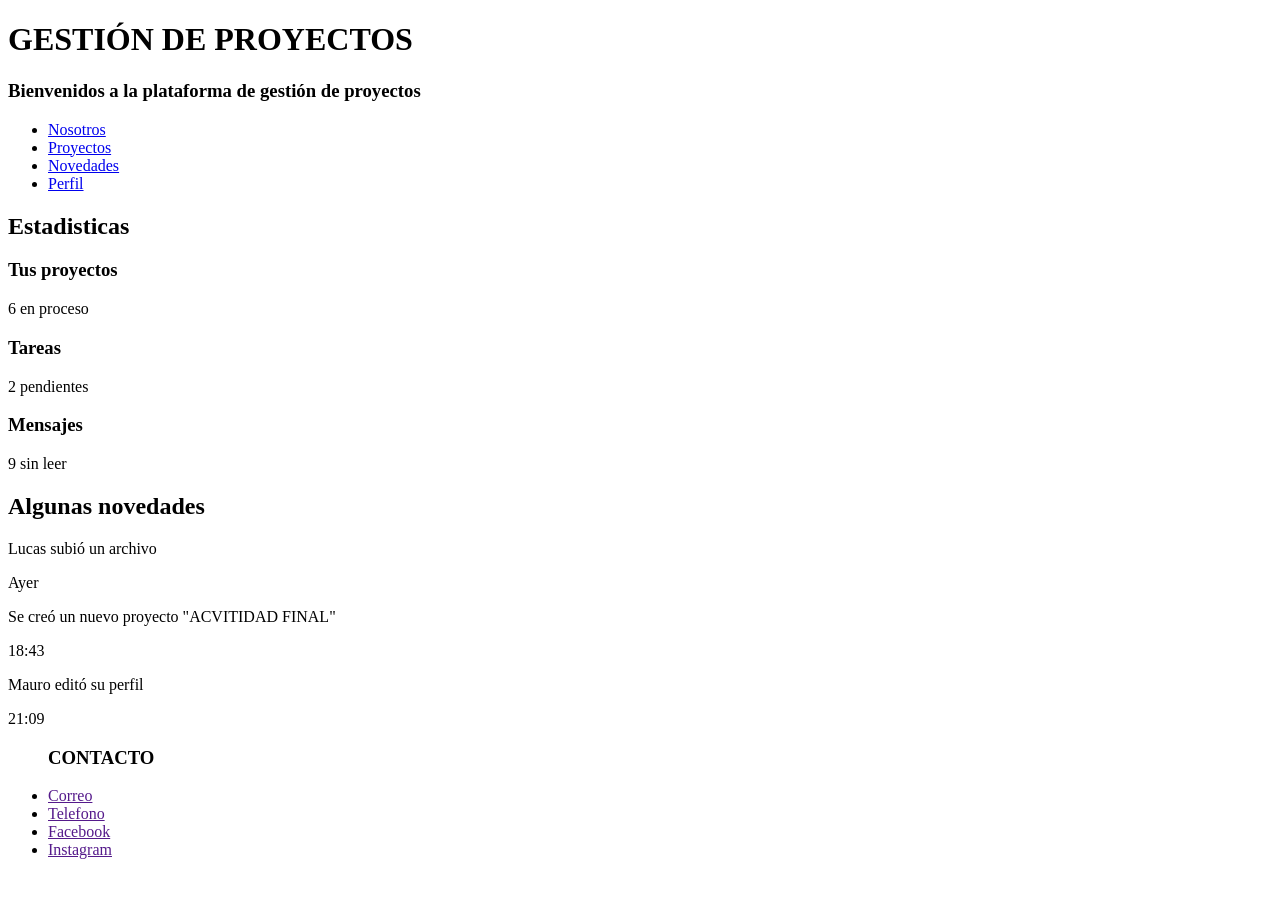
==== index.html @ 6ce2f950 "@LucasBarrientos presentacion y footer en index" ====
<!DOCTYPE html>
<html lang="es">
<head>
    <meta charset="UTF-8">
    <meta name="viewport" content="width=device-width, initial-scale=1.0">
    <title>PROYECTO TP1</title>
</head>
<body>
    <header>
        <h1>GESTIÓN DE PROYECTOS</h1>
        <h3>Bienvenidos a la plataforma de gestión de proyectos</h3>
    </header>
    <nav>
        <ul>
            <li><a href="index.html">Nosotros</a></li>
            <li><a href="proyectos.html">Proyectos</a></li>
            <li><a href="#novedades">Novedades</a></li>
            <li><a href="perfil.html">Perfil</a></li>
        </ul>
    </nav>
    <main>
        <section class="estadisticas">
            <h2>Estadisticas</h2>
            <div>
                <h3>Tus proyectos</h3>
                <p>6 en proceso</p>
            </div>
            <div>
                <h3>Tareas</h3>
                <p>2 pendientes</p>
            </div>
            <div>
                <h3>Mensajes</h3>
                <p>9 sin leer</p>
            </div>
        </section>
        <section class="novedades">
            <h2>Algunas novedades</h2>
            <p>Lucas subió un archivo <p>Ayer</p></p>
            <p>Se creó un nuevo proyecto "ACVITIDAD FINAL" <p>18:43</p></p>
            <p>Mauro editó su perfil <p>21:09</p></p>
        </section>
    </main>
    <footer>
        <ul>
            <h3>CONTACTO</h3>
            <li><a href="">Correo</a></li>
            <li><a href="">Telefono</a></li>
            <li><a href="">Facebook</a></li>
            <li><a href="">Instagram</a></li>
        </ul>
    </footer>
</body>
</html>
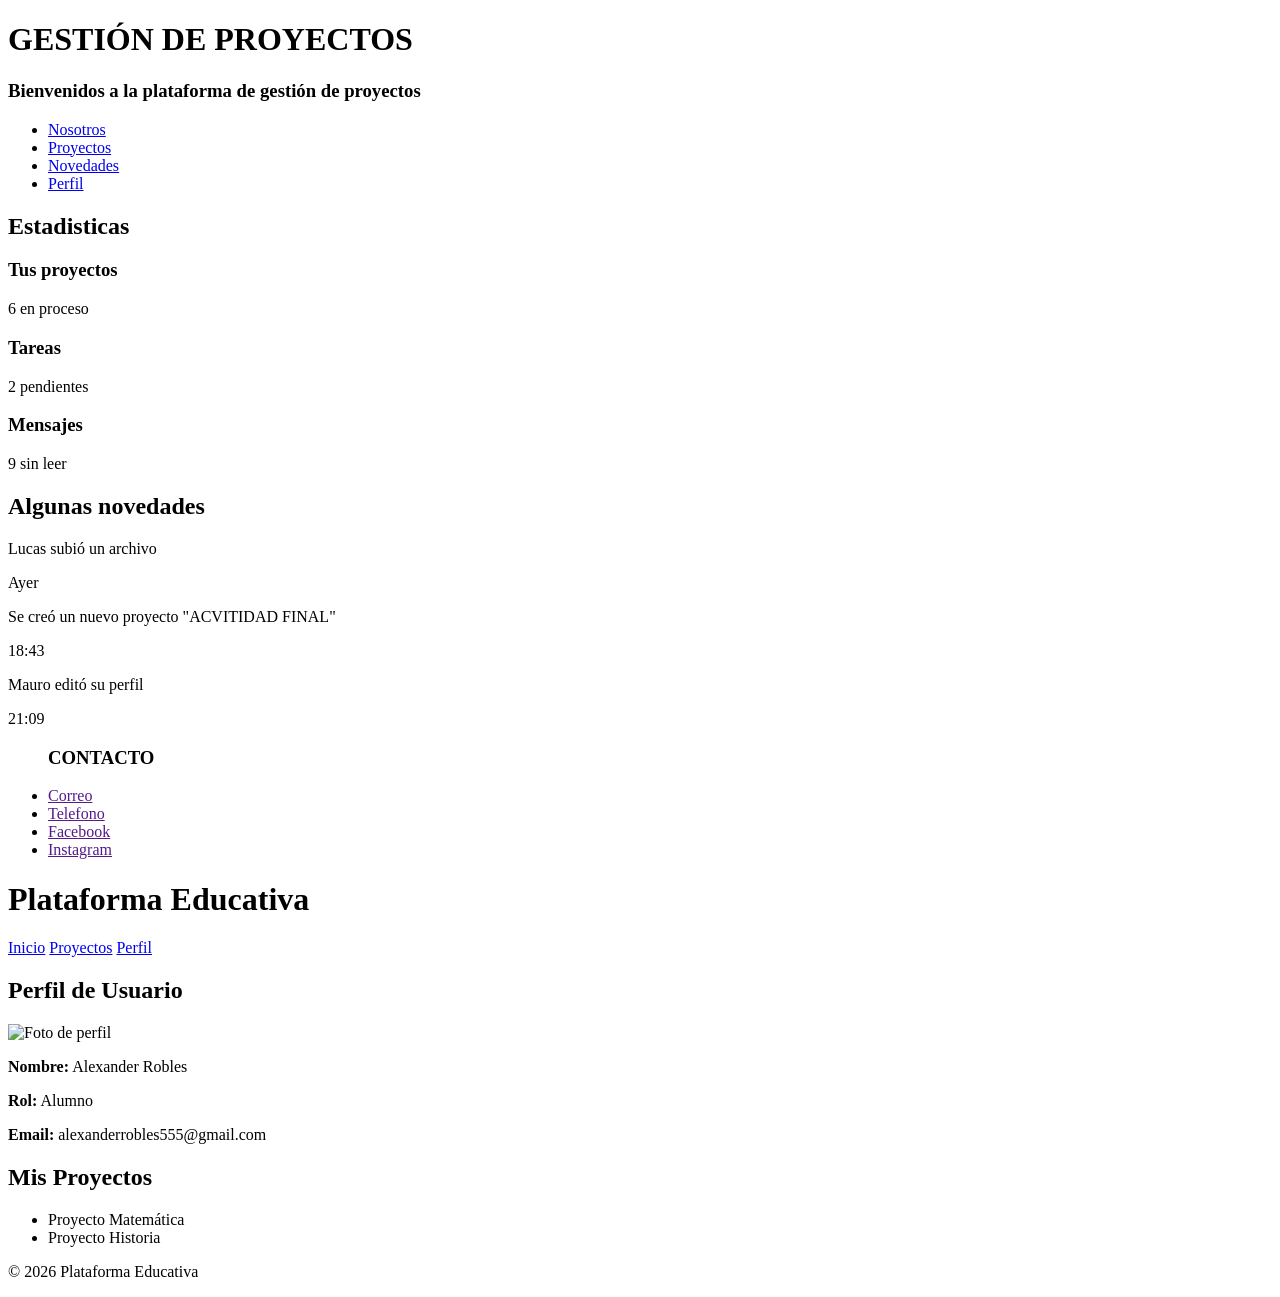
==== commit 270e77f2: "Agrego mis cambios al index" ====
--- a/index.html
+++ b/index.html
@@ -51,4 +51,56 @@
         </ul>
     </footer>
 </body>
+</html>
+
+
+
+
+
+<!DOCTYPE html>
+<html lang="es">
+<head>
+    <meta charset="UTF-8">
+    <title>Perfil de Usuario</title>
+    <link rel="stylesheet" href="css/styles.css">
+</head>
+<body>
+
+<header>
+    <h1>Plataforma Educativa</h1>
+    <nav>
+        <a href="index.html">Inicio</a>
+        <a href="proyectos.html">Proyectos</a>
+        <a href="perfil.html">Perfil</a>
+    </nav>
+</header>
+
+<main>
+
+<section>
+    <h2>Perfil de Usuario</h2>
+
+    <img src="perfil.jpg" alt="Foto de perfil" width="150">
+
+    <p><strong>Nombre:</strong> Alexander Robles</p>
+    <p><strong>Rol:</strong> Alumno</p>
+    <p><strong>Email:</strong> alexanderrobles555@gmail.com</p>
+
+</section>
+
+<section>
+    <h2>Mis Proyectos</h2>
+    <ul>
+        <li>Proyecto Matemática</li>
+        <li>Proyecto Historia</li>
+    </ul>
+</section>
+
+</main>
+
+<footer>
+     <p>© 2026 Plataforma Educativa</p>
+</footer>
+
+</body>
 </html>
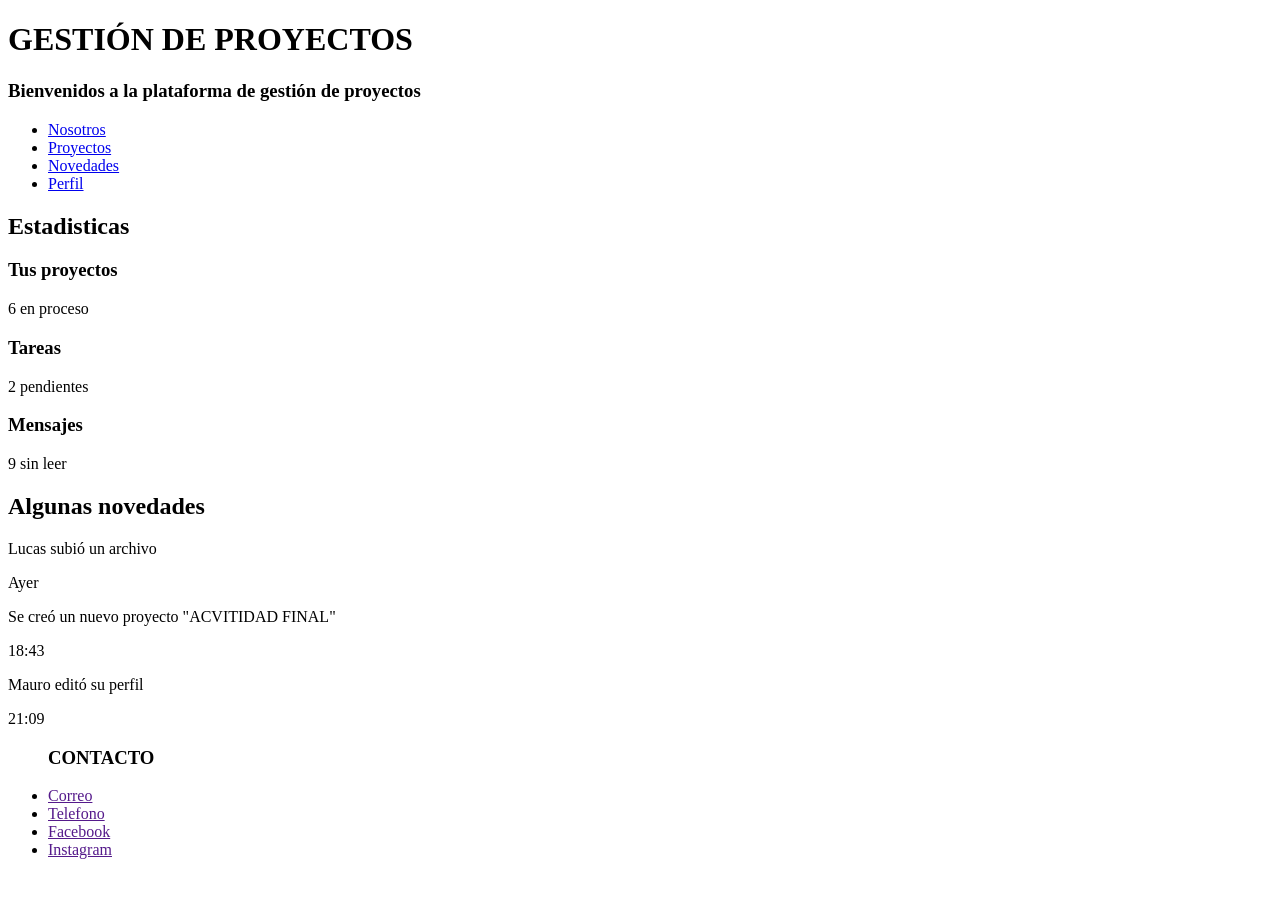
==== commit 4726fe36: "Muevo mi codigo a perfil.html" ====
--- a/index.html
+++ b/index.html
@@ -55,52 +55,3 @@
 
 
 
-
-
-<!DOCTYPE html>
-<html lang="es">
-<head>
-    <meta charset="UTF-8">
-    <title>Perfil de Usuario</title>
-    <link rel="stylesheet" href="css/styles.css">
-</head>
-<body>
-
-<header>
-    <h1>Plataforma Educativa</h1>
-    <nav>
-        <a href="index.html">Inicio</a>
-        <a href="proyectos.html">Proyectos</a>
-        <a href="perfil.html">Perfil</a>
-    </nav>
-</header>
-
-<main>
-
-<section>
-    <h2>Perfil de Usuario</h2>
-
-    <img src="perfil.jpg" alt="Foto de perfil" width="150">
-
-    <p><strong>Nombre:</strong> Alexander Robles</p>
-    <p><strong>Rol:</strong> Alumno</p>
-    <p><strong>Email:</strong> alexanderrobles555@gmail.com</p>
-
-</section>
-
-<section>
-    <h2>Mis Proyectos</h2>
-    <ul>
-        <li>Proyecto Matemática</li>
-        <li>Proyecto Historia</li>
-    </ul>
-</section>
-
-</main>
-
-<footer>
-     <p>© 2026 Plataforma Educativa</p>
-</footer>
-
-</body>
-</html>
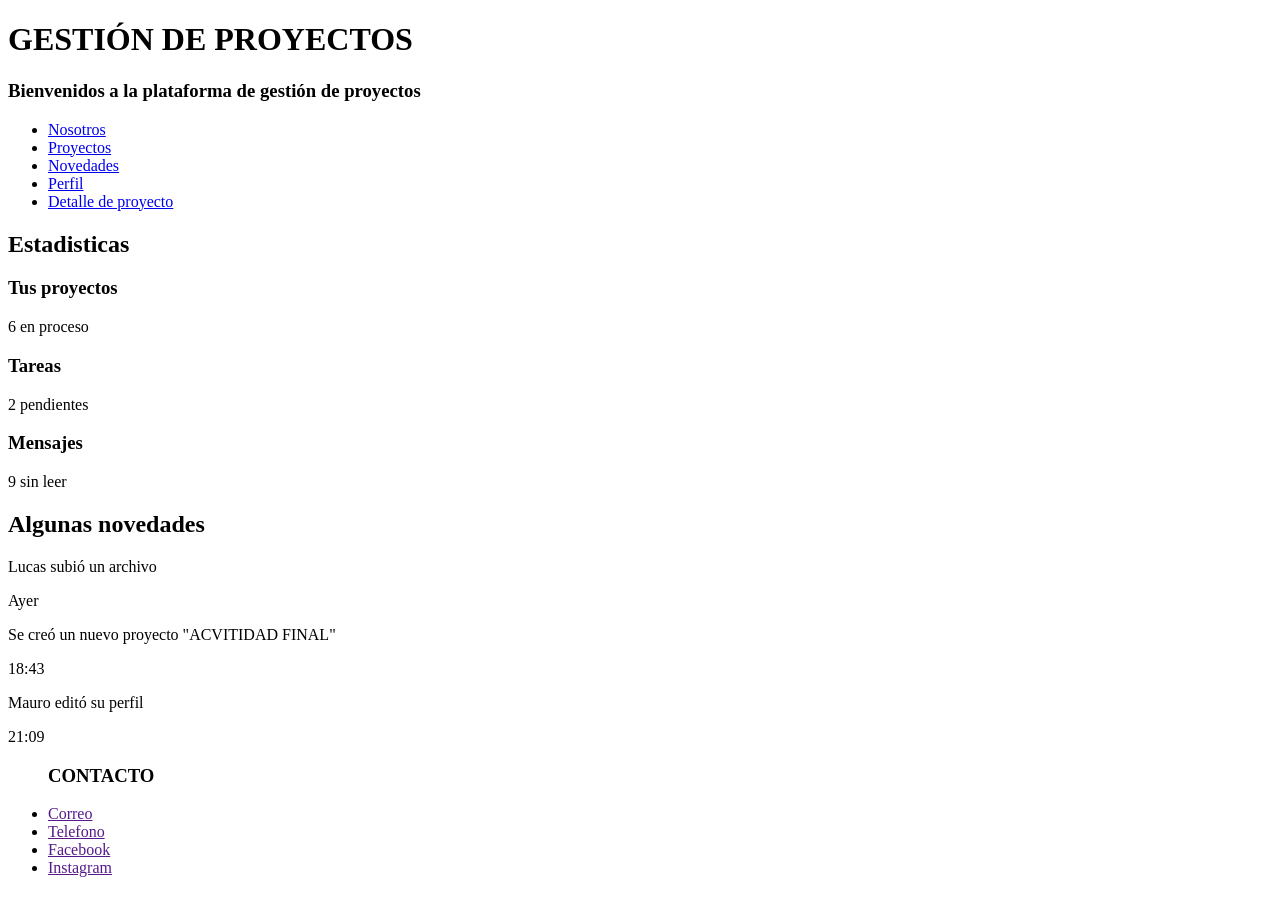
==== commit 81665b39: "feat(index): agregar link a detalle.html" ====
--- a/index.html
+++ b/index.html
@@ -16,6 +16,7 @@
             <li><a href="proyectos.html">Proyectos</a></li>
             <li><a href="#novedades">Novedades</a></li>
             <li><a href="perfil.html">Perfil</a></li>
+            <li><a href="detalle.html">Detalle de proyecto</a></li>
         </ul>
     </nav>
     <main>
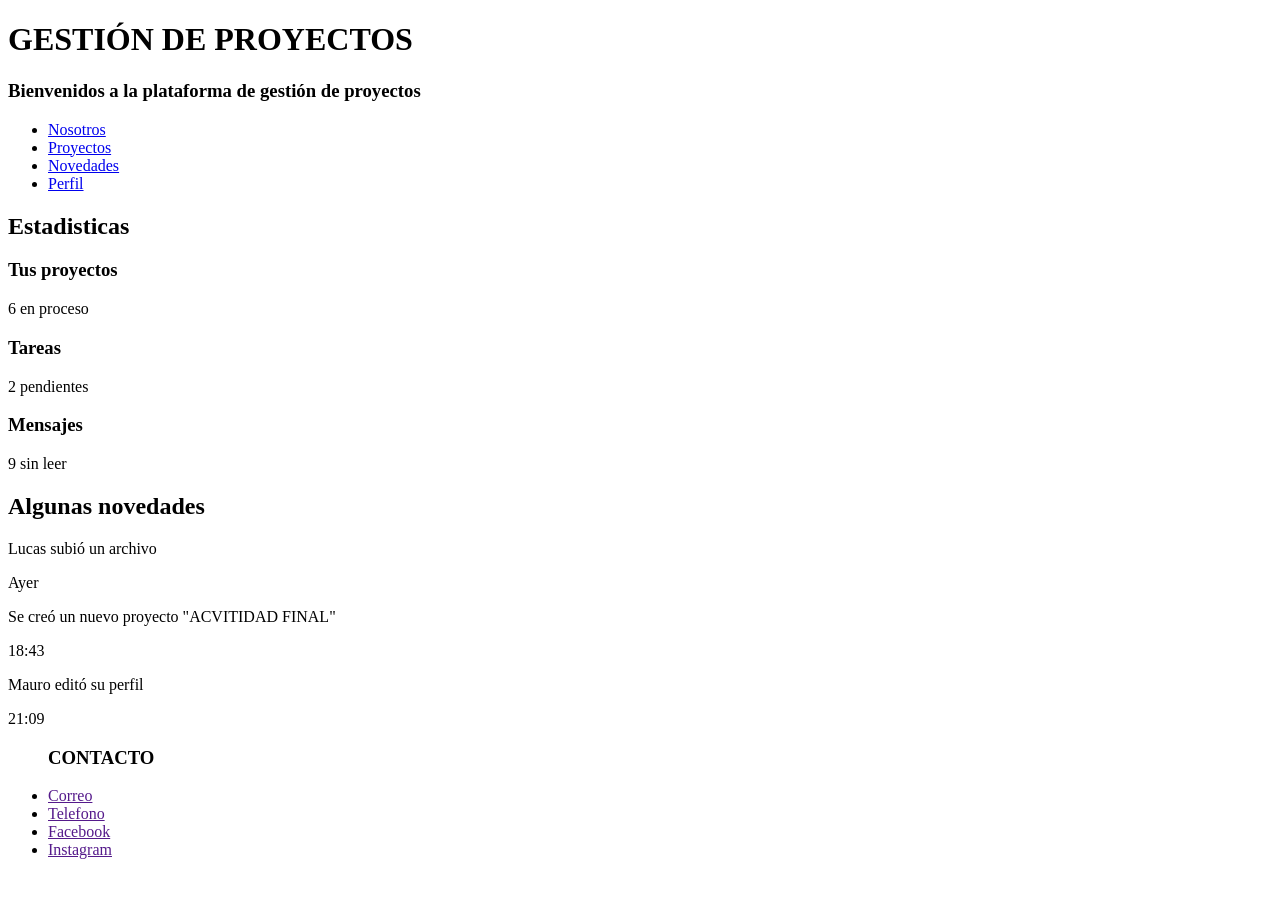
==== commit 430b7c12: "Merge branch 'main' of https://github.com/Mauro-27/Mauro-27-TP01HTMLCSSGrupo10PV2026 into detalle-pr" ====
--- a/index.html
+++ b/index.html
@@ -16,7 +16,6 @@
             <li><a href="proyectos.html">Proyectos</a></li>
             <li><a href="#novedades">Novedades</a></li>
             <li><a href="perfil.html">Perfil</a></li>
-            <li><a href="detalle.html">Detalle de proyecto</a></li>
         </ul>
     </nav>
     <main>
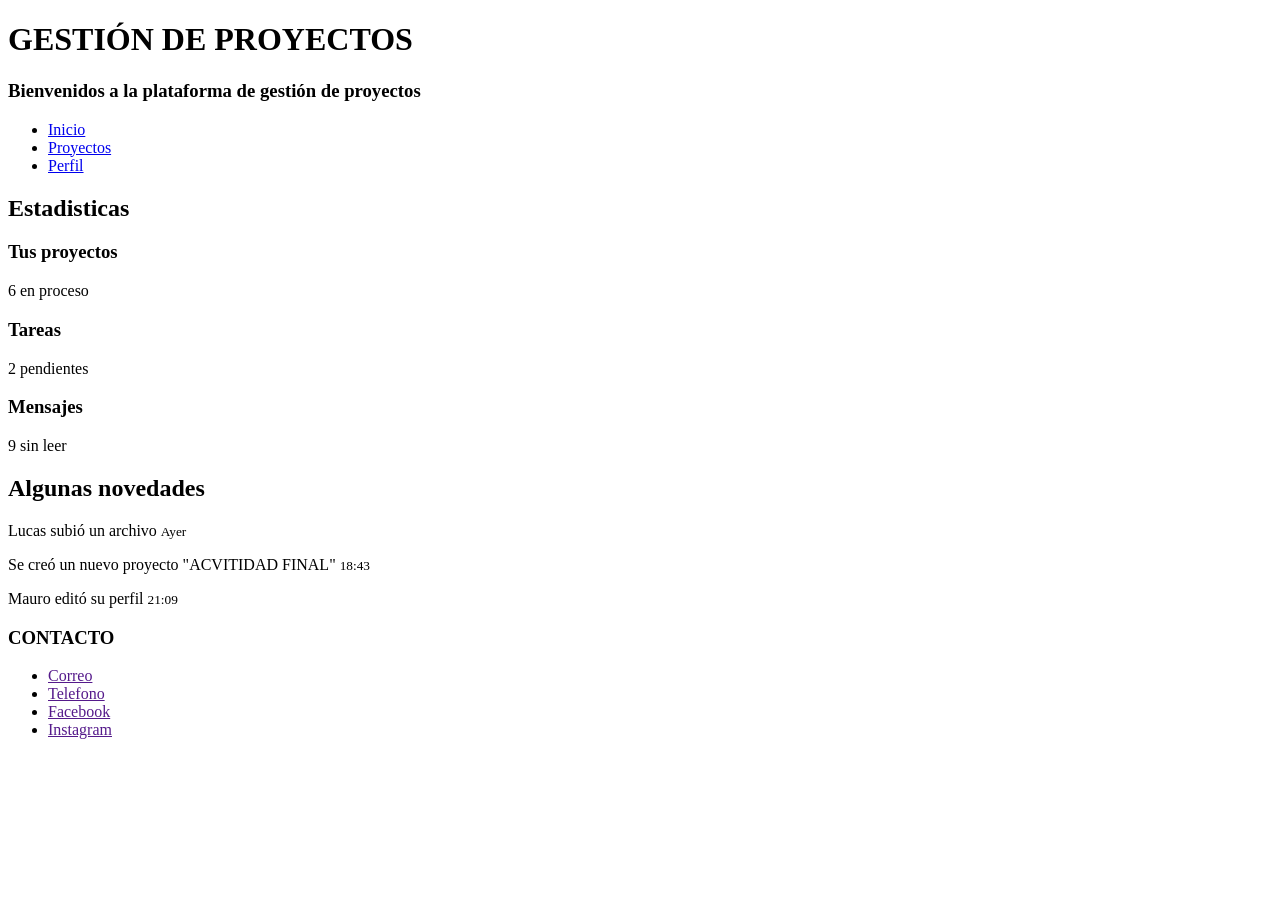
==== commit bcfd41f0: "Agrego el README.md y modifico el index,proyectos y perfil Campos Mauro" ====
--- a/index.html
+++ b/index.html
@@ -3,7 +3,7 @@
 <head>
     <meta charset="UTF-8">
     <meta name="viewport" content="width=device-width, initial-scale=1.0">
-    <title>PROYECTO TP1</title>
+    <title>Proyecto Educativo</title>
 </head>
 <body>
     <header>
@@ -12,9 +12,8 @@
     </header>
     <nav>
         <ul>
-            <li><a href="index.html">Nosotros</a></li>
+            <li><a href="index.html">Inicio</a></li>
             <li><a href="proyectos.html">Proyectos</a></li>
-            <li><a href="#novedades">Novedades</a></li>
             <li><a href="perfil.html">Perfil</a></li>
         </ul>
     </nav>
@@ -36,14 +35,14 @@
         </section>
         <section class="novedades">
             <h2>Algunas novedades</h2>
-            <p>Lucas subió un archivo <p>Ayer</p></p>
-            <p>Se creó un nuevo proyecto "ACVITIDAD FINAL" <p>18:43</p></p>
-            <p>Mauro editó su perfil <p>21:09</p></p>
+            <p>Lucas subió un archivo <small>Ayer</small></p>
+            <p>Se creó un nuevo proyecto "ACVITIDAD FINAL" <small>18:43</small></p>
+            <p>Mauro editó su perfil <small>21:09</small></p>
         </section>
     </main>
     <footer>
+        <h3>CONTACTO</h3>
         <ul>
-            <h3>CONTACTO</h3>
             <li><a href="">Correo</a></li>
             <li><a href="">Telefono</a></li>
             <li><a href="">Facebook</a></li>
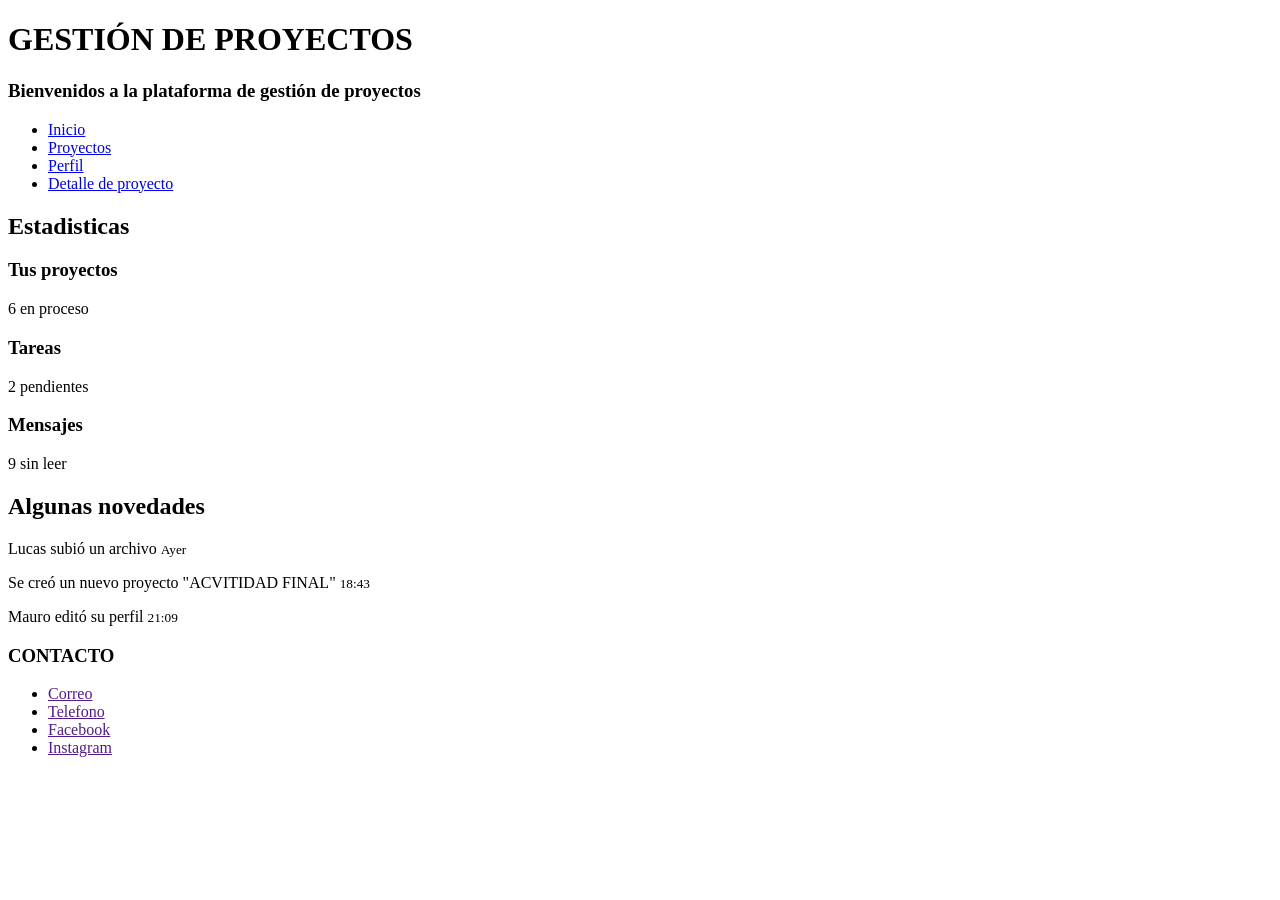
==== commit 5834be67: "Merge branch 'main' of https://github.com/Mauro-27/Mauro-27-TP01HTMLCSSGrupo10PV2026" ====
--- a/index.html
+++ b/index.html
@@ -15,6 +15,7 @@
             <li><a href="index.html">Inicio</a></li>
             <li><a href="proyectos.html">Proyectos</a></li>
             <li><a href="perfil.html">Perfil</a></li>
+            <li><a href="detalle.html">Detalle de proyecto</a></li>
         </ul>
     </nav>
     <main>
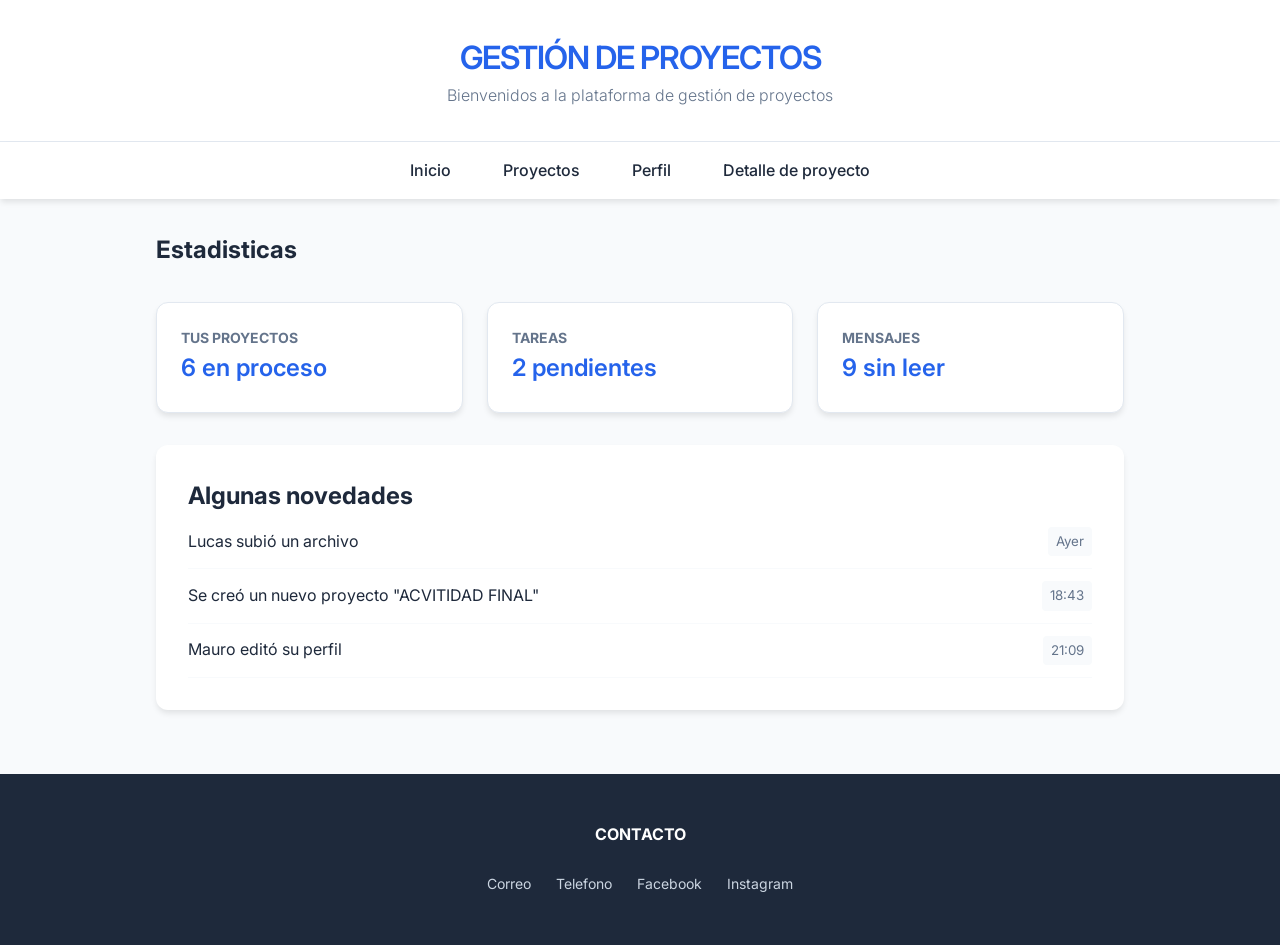
==== commit b8c748ab: "@LucasBarrientos cree index.css" ====
--- a/index.html
+++ b/index.html
@@ -3,6 +3,7 @@
 <head>
     <meta charset="UTF-8">
     <meta name="viewport" content="width=device-width, initial-scale=1.0">
+    <link rel="stylesheet" href="./css/index.css">
     <title>Proyecto Educativo</title>
 </head>
 <body>
--- a/css/index.css
+++ b/css/index.css
@@ -0,0 +1,226 @@
+@import url('https://fonts.googleapis.com/css2?family=Inter:wght@300;400;600&display=swap');
+
+
+/*Definimos variables para guardar colores*/
+:root {
+    --primary-color: #2563eb;
+    --primary-hover: #1d4ed8;
+    --bg-light: #f8fafc;
+    --white: #ffffff;
+    --text-main: #1e293b;
+    --text-muted: #64748b;
+    --border-color: #e2e8f0;
+    --shadow: 0 4px 6px -1px rgb(0 0 0 / 0.1);
+}
+
+* {
+    margin: 0;
+    padding: 0;
+    box-sizing: border-box;
+}
+
+body {
+    font-family: 'Inter', sans-serif;
+    background-color: var(--bg-light);
+    color: var(--text-main);
+    line-height: 1.6;
+}
+
+
+
+
+
+/*Header*/
+header {
+    background-color: var(--white);
+    padding: 32px;
+    text-align: center;
+    border-bottom: 1px solid var(--border-color);
+}
+
+header h1 {
+    font-weight: 600;
+    letter-spacing: -1px;
+    color: var(--primary-color);
+}
+
+header h3 {
+    font-weight: 300;
+    color: var(--text-muted);
+    font-size: 16px;
+}
+
+
+
+
+
+
+
+
+/*Nav con Flex*/
+nav {
+    background-color: var(--white);
+    position: sticky;
+    top: 0;
+    z-index: 100;
+    box-shadow: var(--shadow);
+}
+
+nav ul {
+    display: flex;
+    justify-content: center;
+    list-style: none;
+    gap: 20px;
+    padding: 16px;
+}
+
+nav a {
+    text-decoration: none;
+    color: var(--text-main);
+    font-weight: 500;
+    padding: 8px 16px;
+    border-radius: 8px;
+    transition: all 0.3s ease;
+}
+
+nav a:hover {
+    background-color: var(--primary-color);
+    color: var(--white);
+}
+
+
+
+
+
+
+/*Contenedor Principal*/
+main {
+    max-width: 1000px;
+    margin: 32px auto;
+    padding: 0 16px;
+    display: flex;
+    flex-direction: column;
+    gap: 32px;
+}
+
+
+
+
+
+
+/*Estadísticas con Flex*/
+.estadisticas {
+    display: flex;
+    flex-wrap: wrap;
+    gap: 24px;
+    justify-content: space-between;
+}
+
+.estadisticas h2 {
+    width: 100%;
+    margin-bottom: 8px;
+}
+
+.estadisticas div {
+    background: var(--white);
+    flex: 1 1 300px; /* Base de 300px para que se adapte según el espacio */
+    padding: 24px;
+    border-radius: 12px;
+    border: 1px solid var(--border-color);
+    box-shadow: var(--shadow);
+    transition: transform 0.2s;
+}
+
+.estadisticas div:hover {
+    transform: translateY(-5px);
+}
+
+.estadisticas h3 {
+    font-size: 14px;
+    color: var(--text-muted);
+    text-transform: uppercase;
+}
+
+.estadisticas p {
+    font-size: 24px;
+    font-weight: 600;
+    color: var(--primary-color);
+}
+
+
+
+
+/*Novedades */
+.novedades {
+    background: var(--white);
+    padding: 32px;
+    border-radius: 12px;
+    box-shadow: var(--shadow);
+}
+
+.novedades p {
+    padding: 12px 0;
+    border-bottom: 1px solid var(--bg-light);
+    display: flex;
+    justify-content: space-between;
+    align-items: center;
+}
+
+.novedades small {
+    background: var(--bg-light);
+    padding: 4px 8px;
+    border-radius: 4px;
+    color: var(--text-muted);
+}
+
+
+
+
+/*Footer */
+footer {
+    background-color: var(--text-main);
+    color: var(--white);
+    padding: 48px 16px;
+    margin-top: 64px;
+    text-align: center;
+}
+
+footer h3 {
+    margin-bottom: 24px;
+    font-size: 16px;
+}
+
+footer ul {
+    display: flex;
+    justify-content: center;
+    list-style: none;
+    gap: 25px;
+    flex-wrap: wrap;
+}
+
+footer a {
+    color: #cbd5e1;
+    text-decoration: none;
+    font-size: 14px;
+    transition: color 0.3s;
+}
+
+footer a:hover {
+    color: var(--white);
+}
+
+
+
+
+
+/* Adaptabilidad para móviles */
+@media (max-width: 600px) {
+    .estadisticas div {
+        flex: 1 1 100%; /* Único porcentaje mantenido para forzar el ancho completo en móviles */
+    }
+    
+    nav ul {
+        flex-direction: column;
+        align-items: center;
+    }
+}
